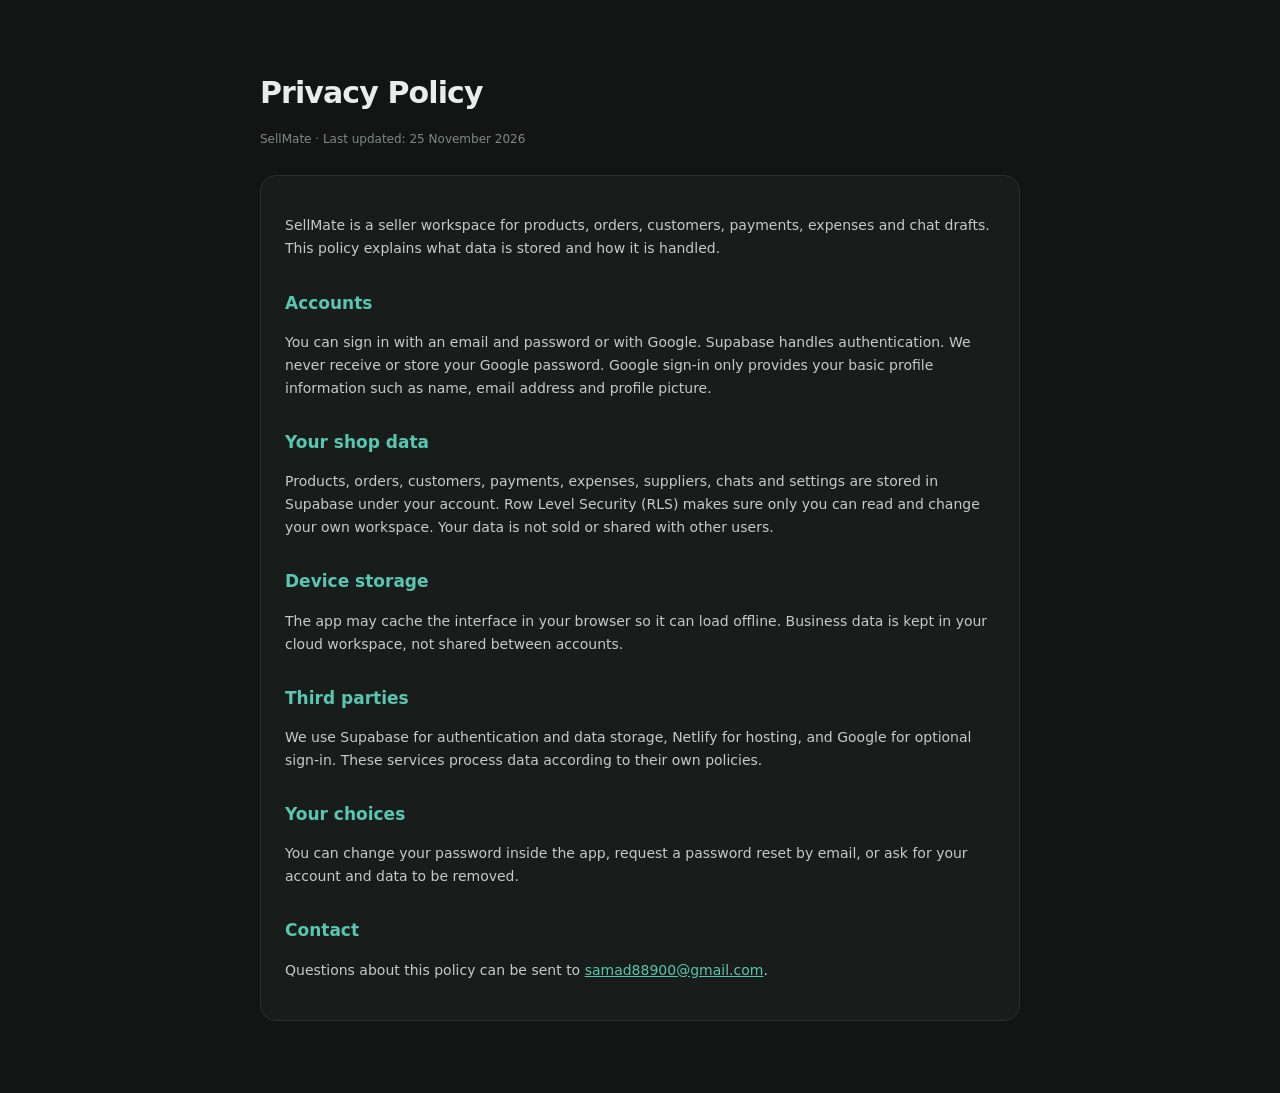
==== privacy.html @ 22491625 "Add privacy and terms pages for Google OAuth branding" ====
<!DOCTYPE html>
<html lang="en">
<head>
  <meta charset="UTF-8" />
  <meta name="viewport" content="width=device-width, initial-scale=1.0" />
  <title>Privacy Policy — SellMate</title>
  <style>
    body { margin: 0; background: #121514; color: #e8ecea; font-family: system-ui, -apple-system, Segoe UI, sans-serif; line-height: 1.65; }
    main { max-width: 760px; margin: 0 auto; padding: 48px 22px 72px; }
    a { color: #58c6b0; }
    h1 { font-size: 30px; letter-spacing: -.03em; margin-bottom: 6px; }
    h2 { font-size: 17px; margin-top: 28px; color: #58c6b0; }
    p, li { color: #c3ccc8; font-size: 14px; }
    .meta { color: #7d8a85; font-size: 12px; margin-bottom: 26px; }
    .card { border: 1px solid #2a302e; background: #181c1a; border-radius: 16px; padding: 24px; }
  </style>
</head>
<body>
  <main>
    <h1>Privacy Policy</h1>
    <p class="meta">SellMate · Last updated: 25 November 2026</p>
    <div class="card">
      <p>SellMate is a seller workspace for products, orders, customers, payments, expenses and chat drafts. This policy explains what data is stored and how it is handled.</p>

      <h2>Accounts</h2>
      <p>You can sign in with an email and password or with Google. Supabase handles authentication. We never receive or store your Google password. Google sign-in only provides your basic profile information such as name, email address and profile picture.</p>

      <h2>Your shop data</h2>
      <p>Products, orders, customers, payments, expenses, suppliers, chats and settings are stored in Supabase under your account. Row Level Security (RLS) makes sure only you can read and change your own workspace. Your data is not sold or shared with other users.</p>

      <h2>Device storage</h2>
      <p>The app may cache the interface in your browser so it can load offline. Business data is kept in your cloud workspace, not shared between accounts.</p>

      <h2>Third parties</h2>
      <p>We use Supabase for authentication and data storage, Netlify for hosting, and Google for optional sign-in. These services process data according to their own policies.</p>

      <h2>Your choices</h2>
      <p>You can change your password inside the app, request a password reset by email, or ask for your account and data to be removed.</p>

      <h2>Contact</h2>
      <p>Questions about this policy can be sent to <a href="mailto:samad88900@gmail.com">samad88900@gmail.com</a>.</p>
    </div>
  </main>
</body>
</html>
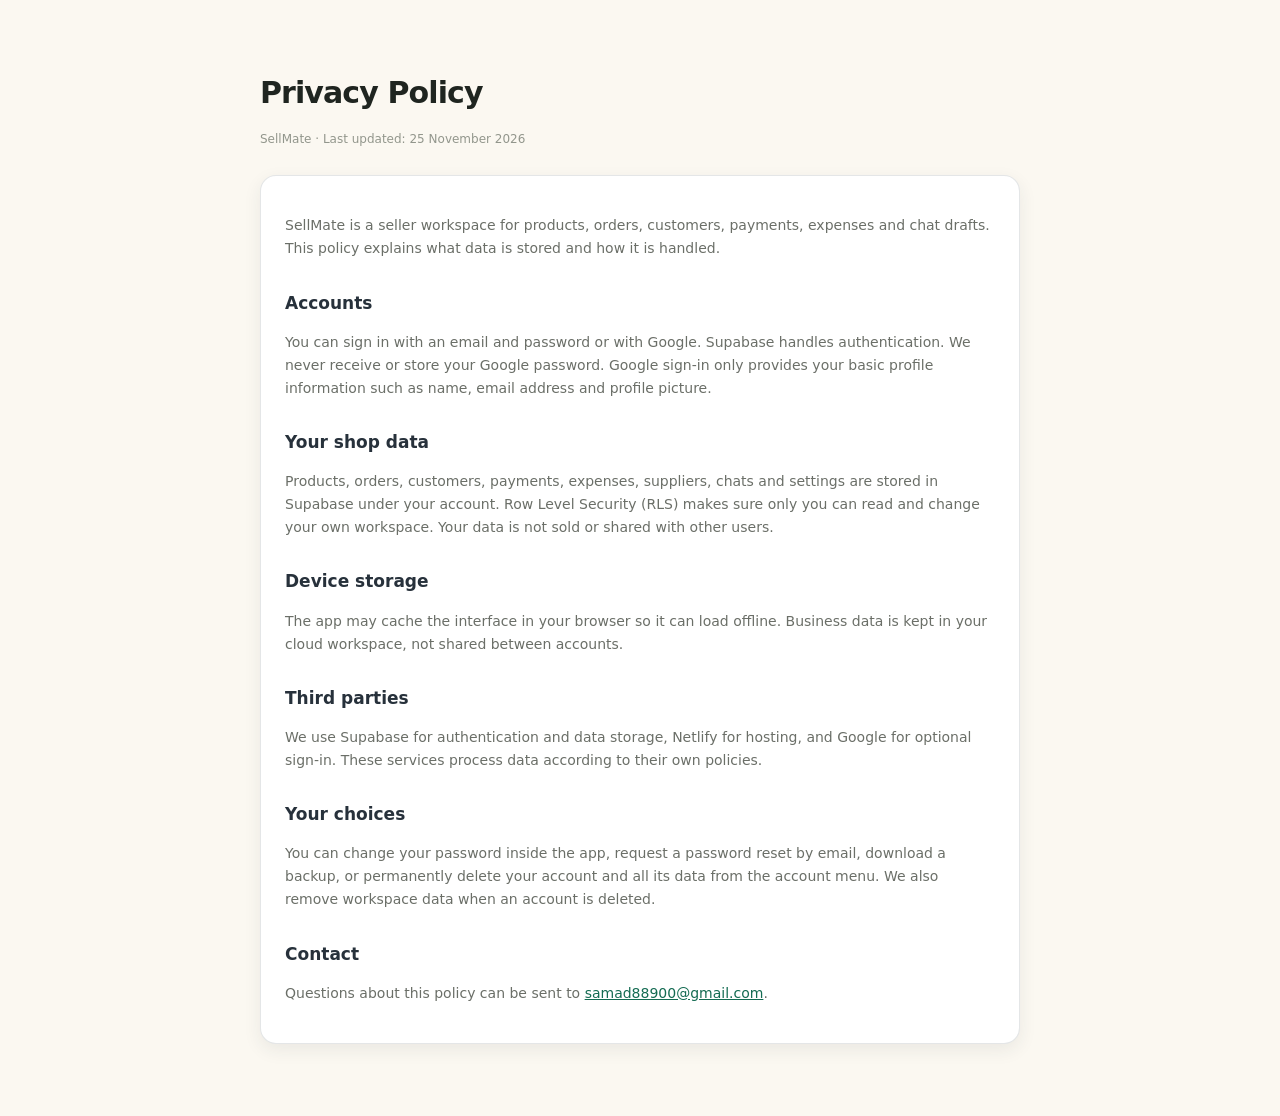
==== commit 7a60f5a7: "Add phone OTP, invoice, account deletion and free help assistant" ====
--- a/privacy.html
+++ b/privacy.html
@@ -5,14 +5,14 @@
   <meta name="viewport" content="width=device-width, initial-scale=1.0" />
   <title>Privacy Policy — SellMate</title>
   <style>
-    body { margin: 0; background: #121514; color: #e8ecea; font-family: system-ui, -apple-system, Segoe UI, sans-serif; line-height: 1.65; }
+    body { margin: 0; background: #fbf8f1; color: #1f2520; font-family: system-ui, -apple-system, Segoe UI, sans-serif; line-height: 1.65; }
     main { max-width: 760px; margin: 0 auto; padding: 48px 22px 72px; }
-    a { color: #58c6b0; }
+    a { color: #146b52; }
     h1 { font-size: 30px; letter-spacing: -.03em; margin-bottom: 6px; }
-    h2 { font-size: 17px; margin-top: 28px; color: #58c6b0; }
-    p, li { color: #c3ccc8; font-size: 14px; }
-    .meta { color: #7d8a85; font-size: 12px; margin-bottom: 26px; }
-    .card { border: 1px solid #2a302e; background: #181c1a; border-radius: 16px; padding: 24px; }
+    h2 { font-size: 17px; margin-top: 28px; color: #27313b; }
+    p, li { color: #6b6f68; font-size: 14px; }
+    .meta { color: #92968c; font-size: 12px; margin-bottom: 26px; }
+    .card { border: 1px solid rgba(39, 49, 59, 0.12); background: #ffffff; border-radius: 16px; padding: 24px; box-shadow: 0 6px 18px rgba(39, 49, 59, 0.08); }
   </style>
 </head>
 <body>
@@ -35,7 +35,7 @@
       <p>We use Supabase for authentication and data storage, Netlify for hosting, and Google for optional sign-in. These services process data according to their own policies.</p>
 
       <h2>Your choices</h2>
-      <p>You can change your password inside the app, request a password reset by email, or ask for your account and data to be removed.</p>
+      <p>You can change your password inside the app, request a password reset by email, download a backup, or permanently delete your account and all its data from the account menu. We also remove workspace data when an account is deleted.</p>
 
       <h2>Contact</h2>
       <p>Questions about this policy can be sent to <a href="mailto:samad88900@gmail.com">samad88900@gmail.com</a>.</p>
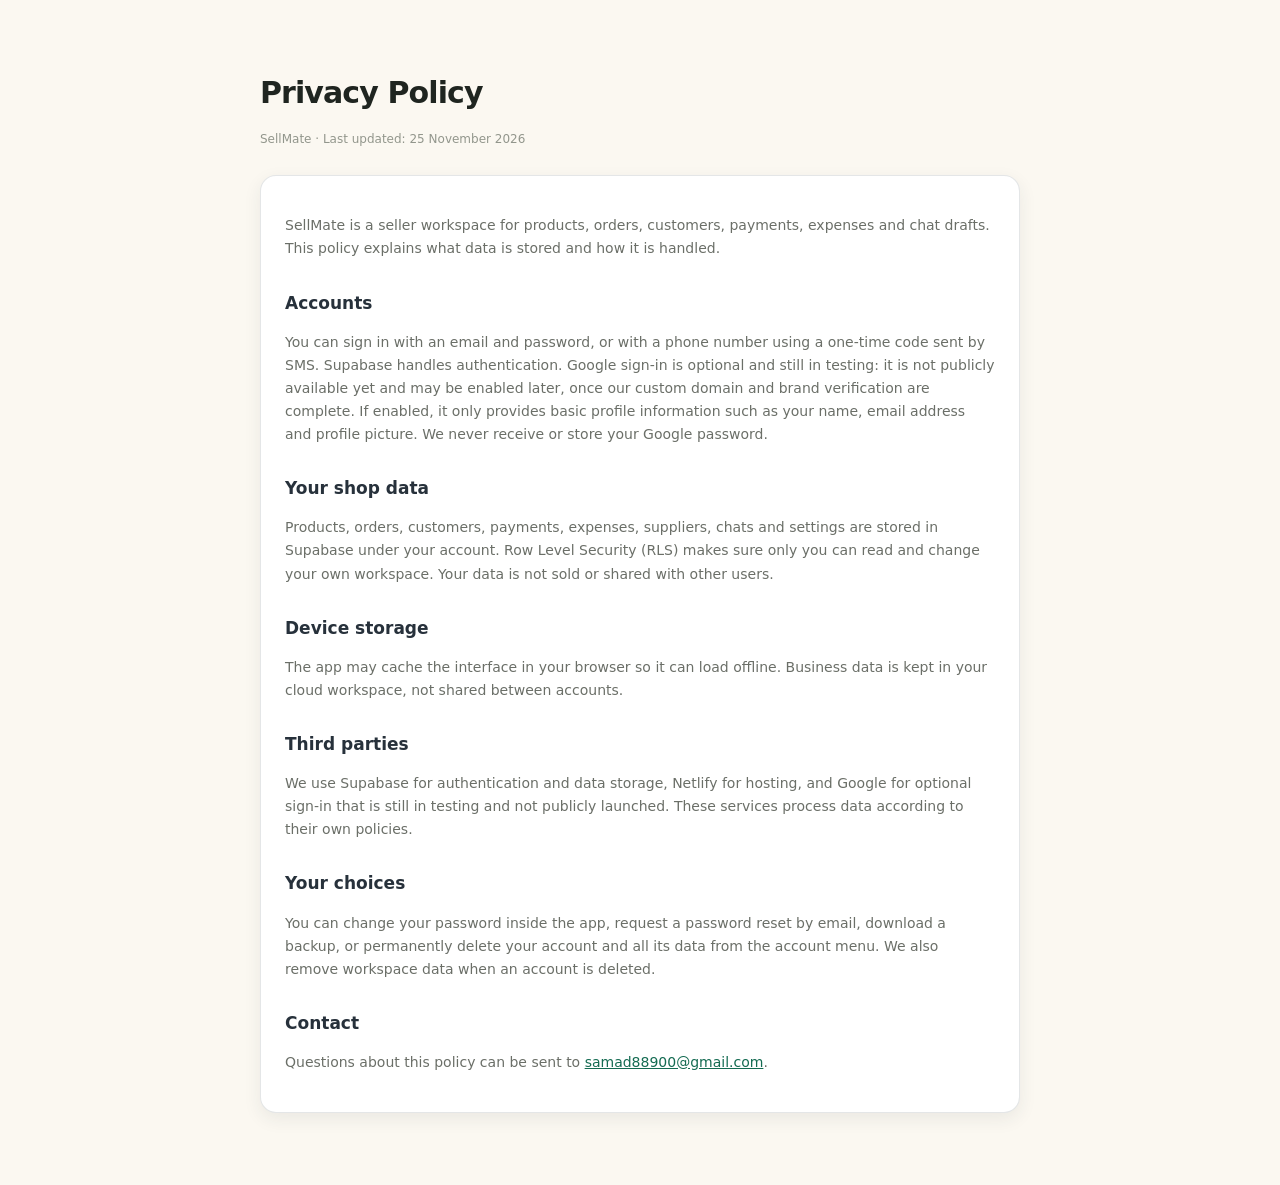
==== commit 19d50be1: "Fix full audit findings across app and docs" ====
--- a/privacy.html
+++ b/privacy.html
@@ -23,7 +23,7 @@
       <p>SellMate is a seller workspace for products, orders, customers, payments, expenses and chat drafts. This policy explains what data is stored and how it is handled.</p>
 
       <h2>Accounts</h2>
-      <p>You can sign in with an email and password or with Google. Supabase handles authentication. We never receive or store your Google password. Google sign-in only provides your basic profile information such as name, email address and profile picture.</p>
+      <p>You can sign in with an email and password, or with a phone number using a one-time code sent by SMS. Supabase handles authentication. Google sign-in is optional and still in testing: it is not publicly available yet and may be enabled later, once our custom domain and brand verification are complete. If enabled, it only provides basic profile information such as your name, email address and profile picture. We never receive or store your Google password.</p>
 
       <h2>Your shop data</h2>
       <p>Products, orders, customers, payments, expenses, suppliers, chats and settings are stored in Supabase under your account. Row Level Security (RLS) makes sure only you can read and change your own workspace. Your data is not sold or shared with other users.</p>
@@ -32,7 +32,7 @@
       <p>The app may cache the interface in your browser so it can load offline. Business data is kept in your cloud workspace, not shared between accounts.</p>
 
       <h2>Third parties</h2>
-      <p>We use Supabase for authentication and data storage, Netlify for hosting, and Google for optional sign-in. These services process data according to their own policies.</p>
+      <p>We use Supabase for authentication and data storage, Netlify for hosting, and Google for optional sign-in that is still in testing and not publicly launched. These services process data according to their own policies.</p>
 
       <h2>Your choices</h2>
       <p>You can change your password inside the app, request a password reset by email, download a backup, or permanently delete your account and all its data from the account menu. We also remove workspace data when an account is deleted.</p>
